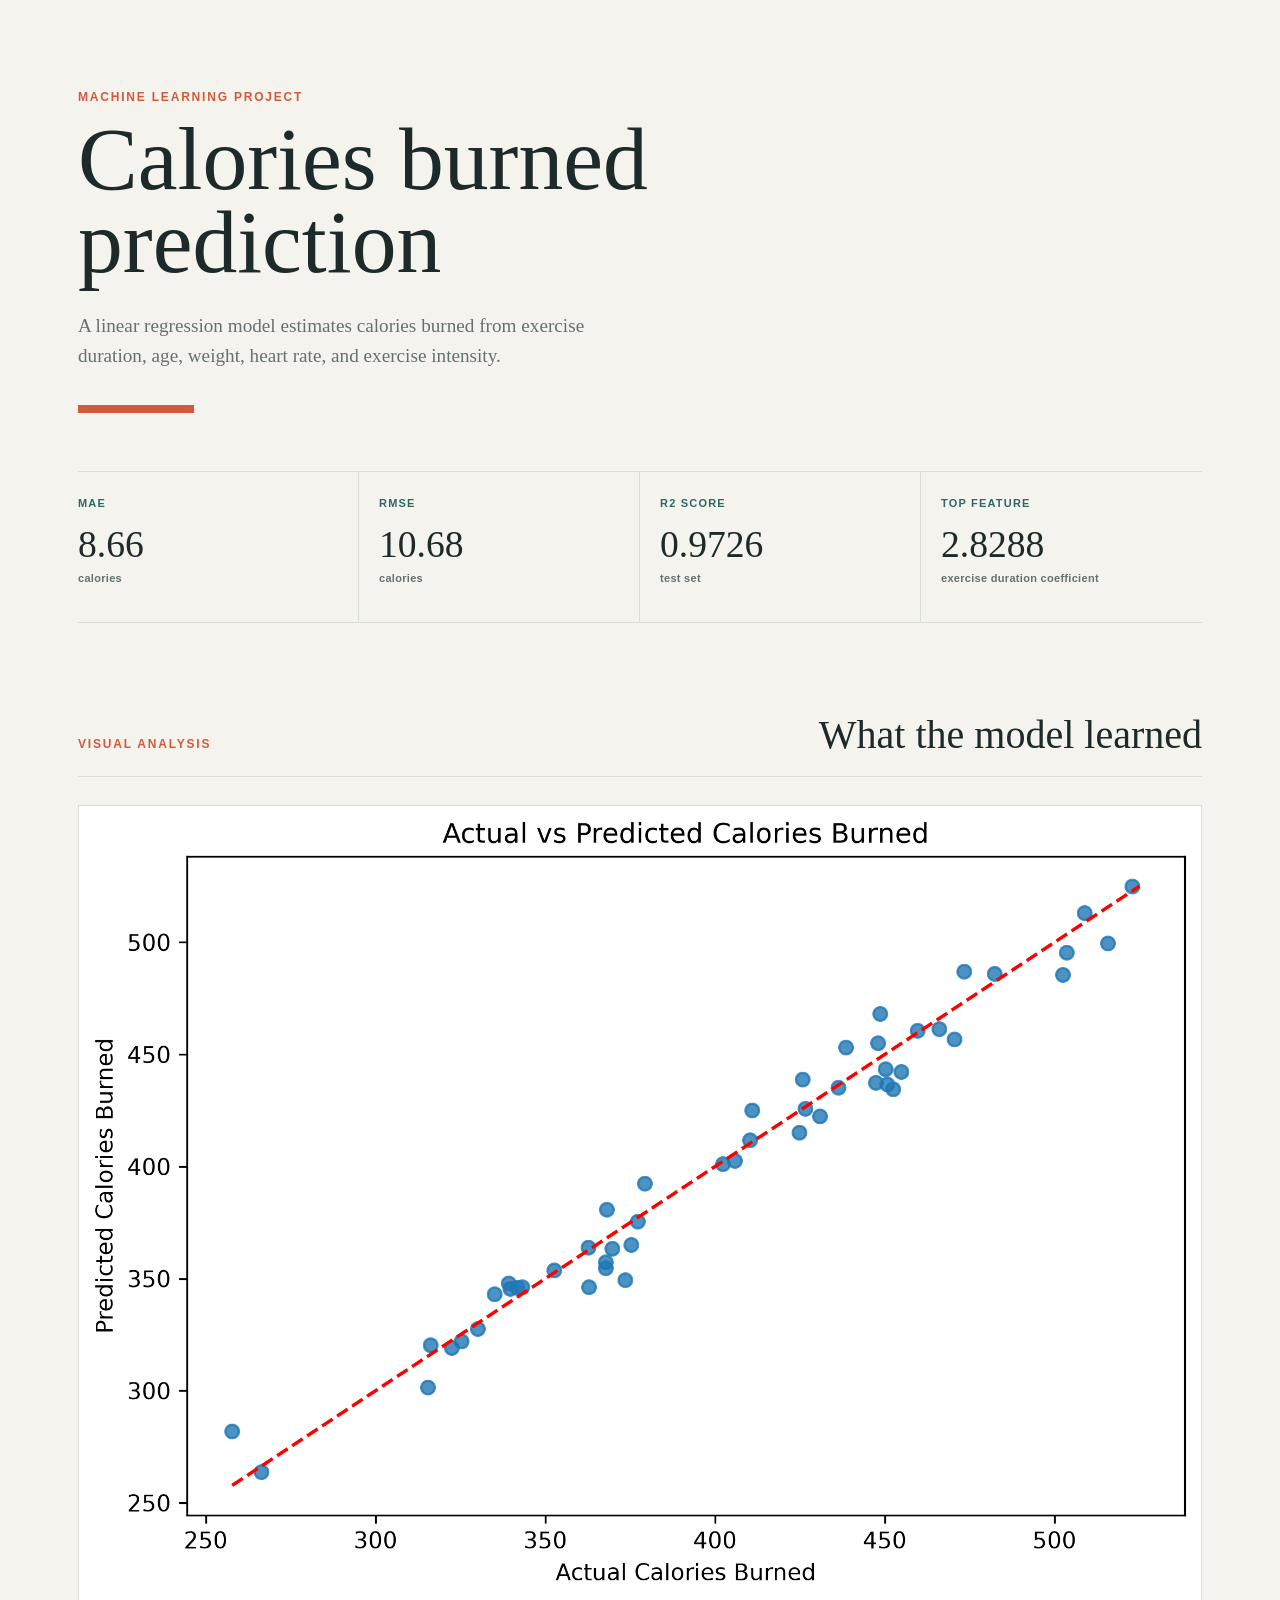
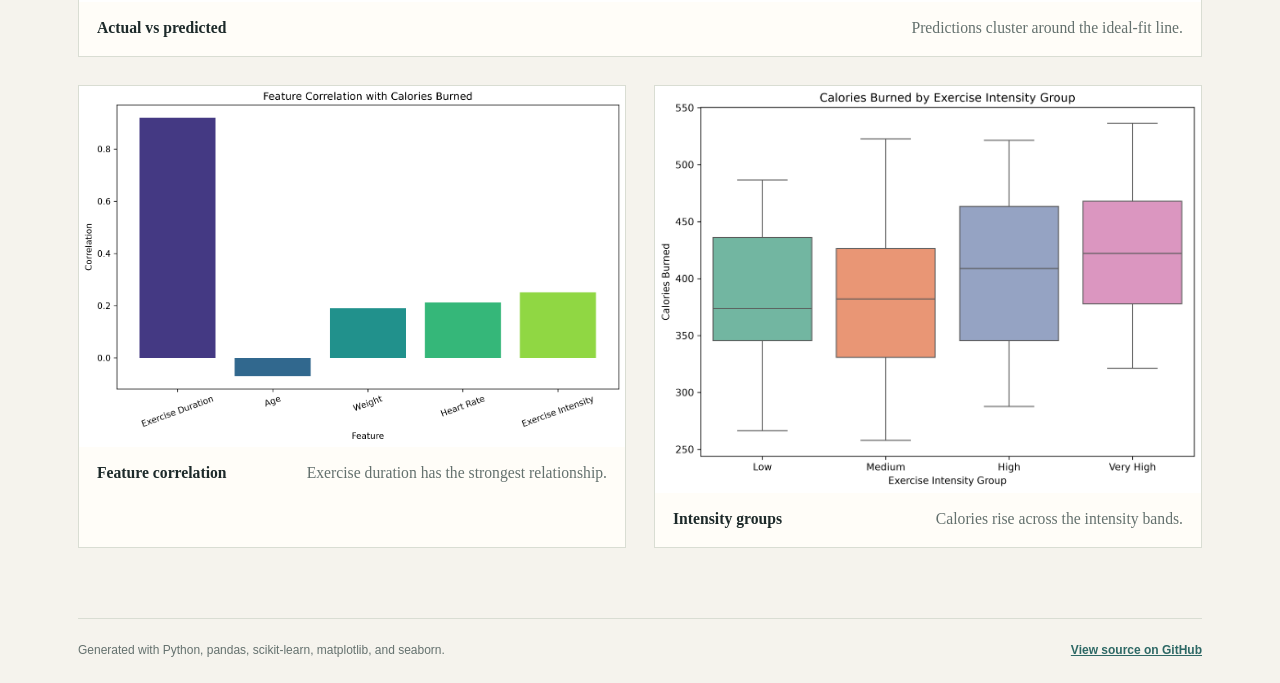
==== index.html @ 8ceabf60 "Add Pages root entrypoint" ====
<!doctype html>
<html lang="en">
<head>
  <meta charset="utf-8">
  <meta name="viewport" content="width=device-width, initial-scale=1">
  <meta http-equiv="refresh" content="0; url=docs/">
  <title>Calories Burned Prediction</title>
</head>
<body>
  <p>Open the <a href="docs/">calories burned prediction report</a>.</p>
</body>
</html>
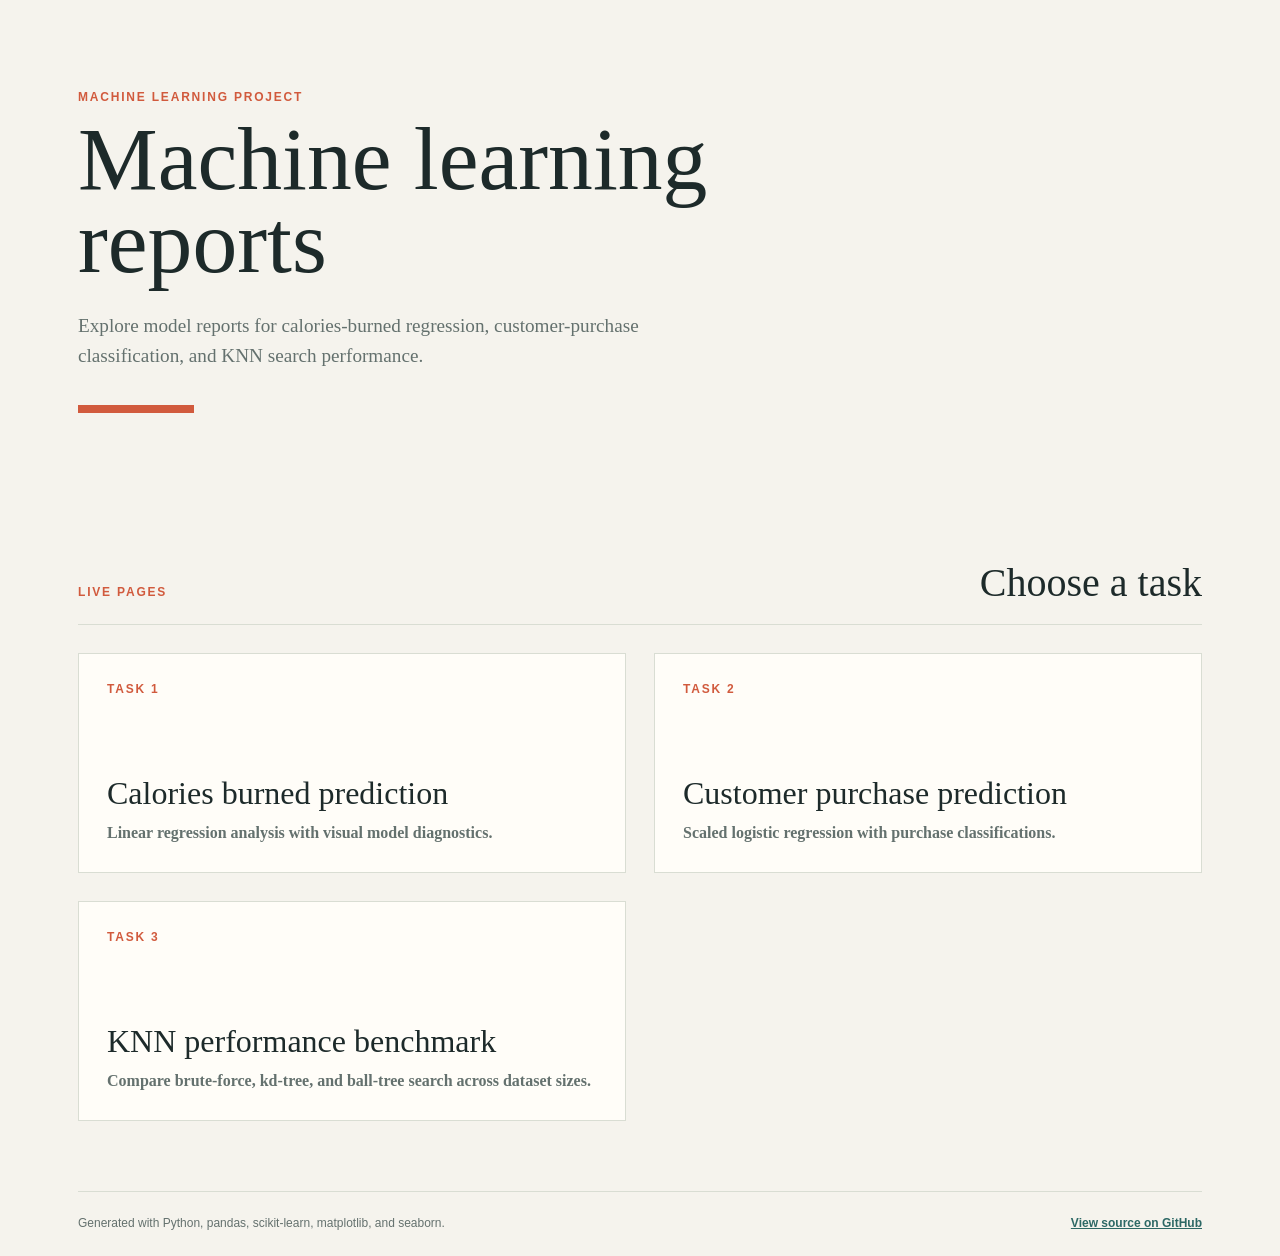
==== commit 4cd6608f: "Correct live Pages report links Co-authored-by: Copilot <223556219+Copilot@users.noreply.github.com>" ====
--- a/index.html
+++ b/index.html
@@ -4,9 +4,9 @@
   <meta charset="utf-8">
   <meta name="viewport" content="width=device-width, initial-scale=1">
   <meta http-equiv="refresh" content="0; url=docs/">
-  <title>Calories Burned Prediction</title>
+  <title>Machine Learning Project</title>
 </head>
 <body>
-  <p>Open the <a href="docs/">calories burned prediction report</a>.</p>
+  <p>Open the <a href="docs/">machine learning reports</a>.</p>
 </body>
 </html>
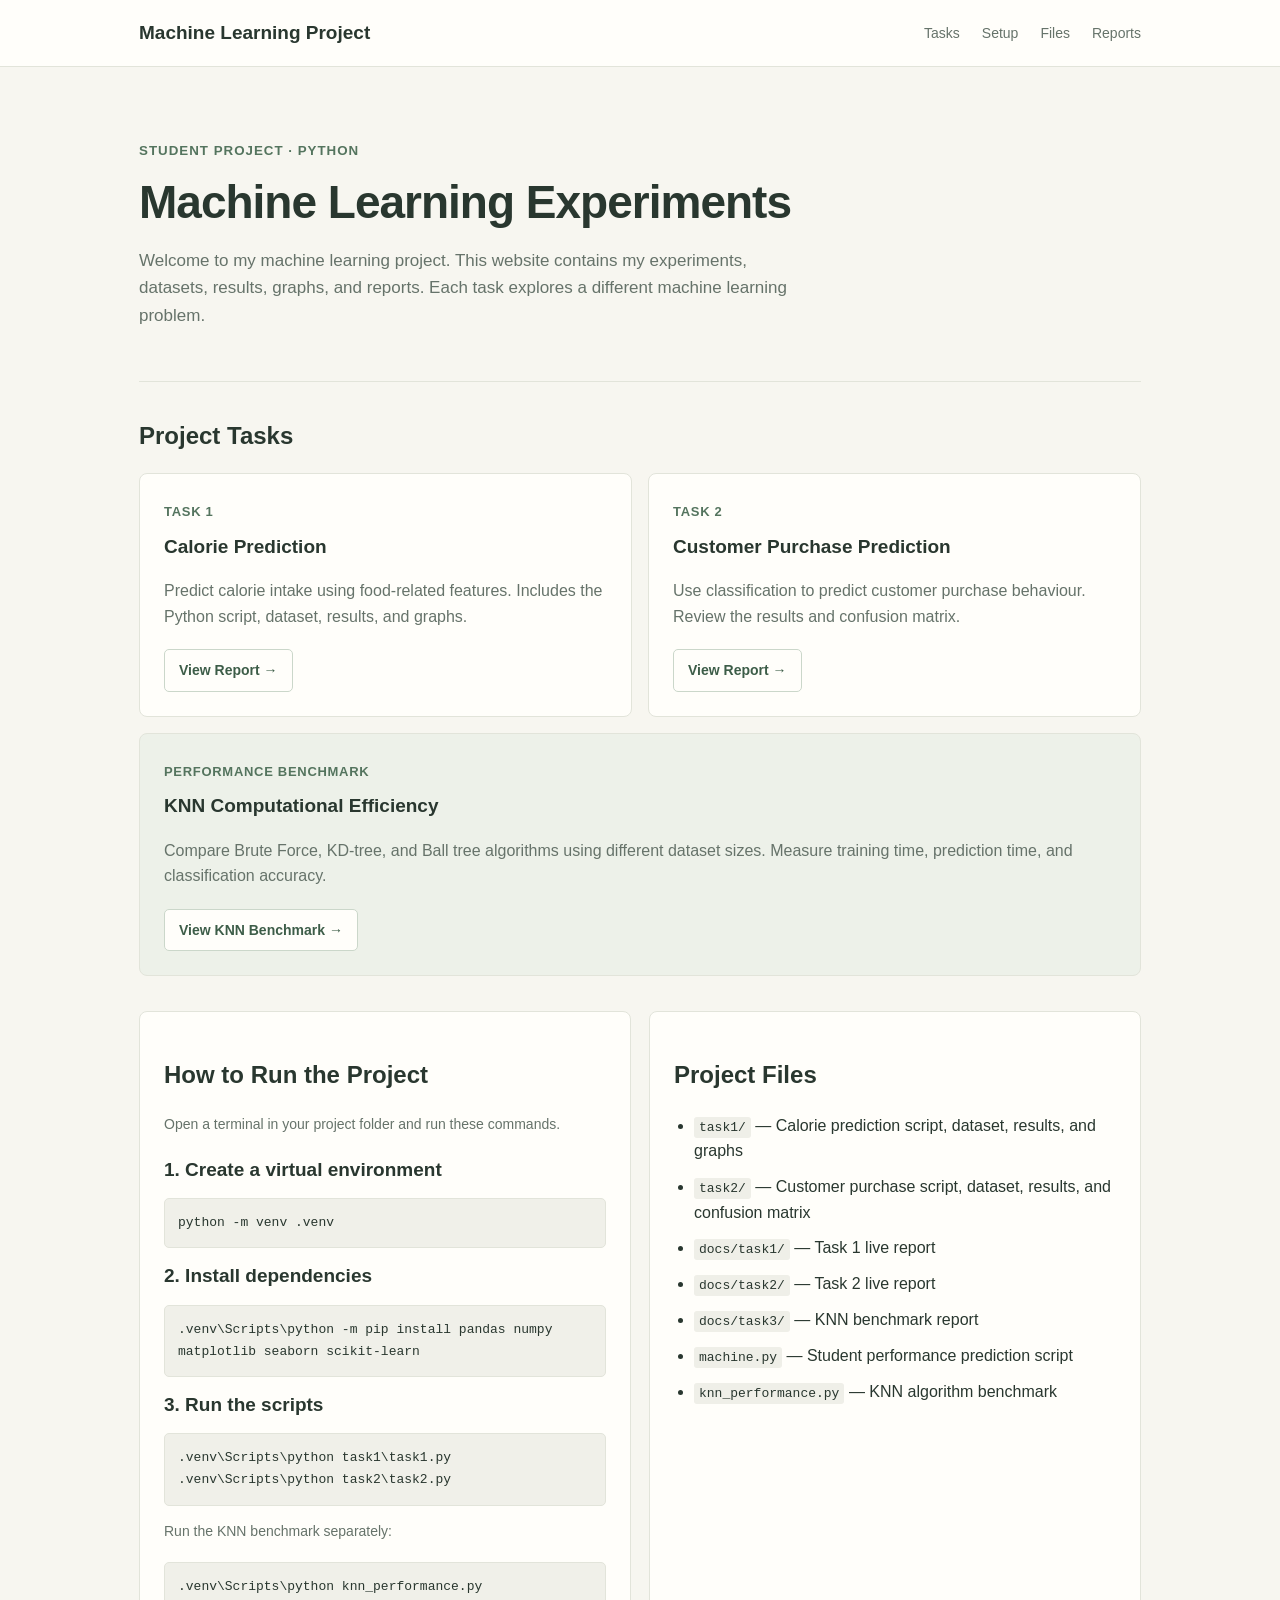
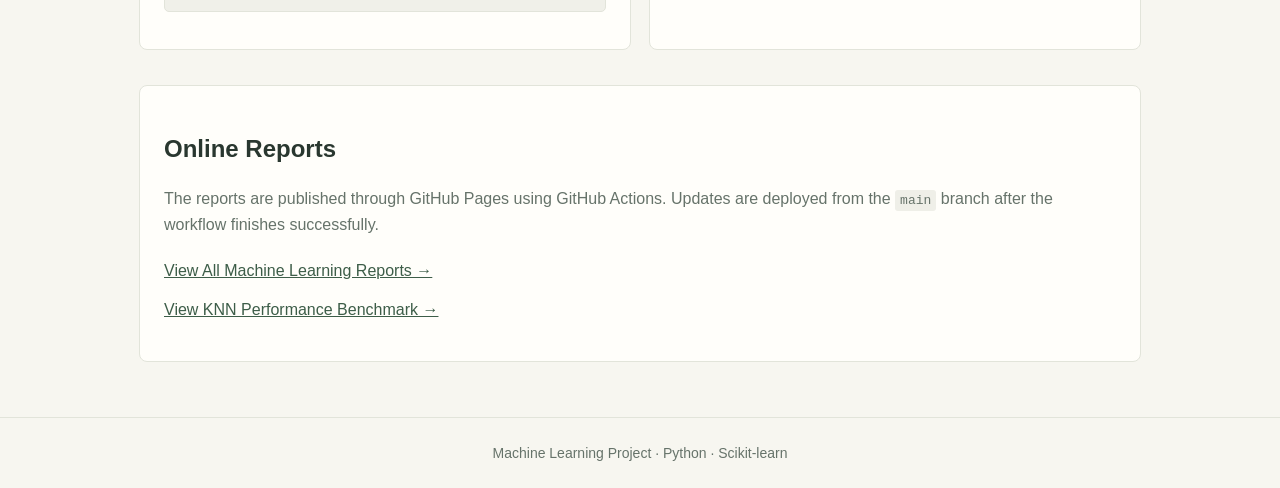
==== commit 1515eb39: "Update project home page Co-authored-by: Copilot <223556219+Copilot@users.noreply.github.com>" ====
--- a/index.html
+++ b/index.html
@@ -1,12 +1,407 @@
-<!doctype html>
+<!DOCTYPE html>
 <html lang="en">
 <head>
-  <meta charset="utf-8">
-  <meta name="viewport" content="width=device-width, initial-scale=1">
-  <meta http-equiv="refresh" content="0; url=docs/">
+  <meta charset="UTF-8">
+  <meta name="viewport" content="width=device-width, initial-scale=1.0">
   <title>Machine Learning Project</title>
+
+  <style>
+    :root {
+      --background: #f7f6f0;
+      --white: #fffefa;
+      --green: #54745e;
+      --dark-green: #3d5d48;
+      --text: #29372f;
+      --muted: #66736a;
+      --border: #e2e4da;
+      --soft-green: #edf1e9;
+    }
+
+    * {
+      box-sizing: border-box;
+    }
+
+    body {
+      margin: 0;
+      background: var(--background);
+      color: var(--text);
+      font-family: Arial, Helvetica, sans-serif;
+      line-height: 1.6;
+    }
+
+    a {
+      color: var(--dark-green);
+    }
+
+    header {
+      background: var(--white);
+      border-bottom: 1px solid var(--border);
+    }
+
+    nav {
+      max-width: 1050px;
+      margin: auto;
+      padding: 18px 24px;
+      display: flex;
+      justify-content: space-between;
+      align-items: center;
+      gap: 20px;
+    }
+
+    .logo {
+      font-size: 19px;
+      font-weight: bold;
+      text-decoration: none;
+      color: var(--text);
+    }
+
+    .nav-links {
+      display: flex;
+      gap: 22px;
+    }
+
+    .nav-links a {
+      text-decoration: none;
+      color: var(--muted);
+      font-size: 14px;
+    }
+
+    .nav-links a:hover {
+      color: var(--green);
+    }
+
+    main {
+      max-width: 1050px;
+      margin: auto;
+      padding: 35px 24px 55px;
+    }
+
+    .intro {
+      padding: 35px 0;
+      border-bottom: 1px solid var(--border);
+    }
+
+    .intro small {
+      color: var(--green);
+      font-weight: bold;
+      text-transform: uppercase;
+      letter-spacing: 1px;
+    }
+
+    h1 {
+      font-size: clamp(30px, 5vw, 46px);
+      line-height: 1.2;
+      margin: 12px 0;
+      letter-spacing: -1px;
+    }
+
+    .intro p {
+      max-width: 650px;
+      color: var(--muted);
+      font-size: 17px;
+    }
+
+    section {
+      margin-top: 35px;
+    }
+
+    h2 {
+      font-size: 24px;
+      margin-bottom: 18px;
+    }
+
+    h3 {
+      font-size: 19px;
+      margin: 8px 0;
+    }
+
+    .task-grid {
+      display: grid;
+      grid-template-columns: repeat(2, 1fr);
+      gap: 16px;
+    }
+
+    .card {
+      background: var(--white);
+      border: 1px solid var(--border);
+      border-radius: 8px;
+      padding: 24px;
+    }
+
+    .card p {
+      color: var(--muted);
+      margin-bottom: 20px;
+    }
+
+    .task-label {
+      color: var(--green);
+      font-size: 13px;
+      font-weight: bold;
+      text-transform: uppercase;
+      letter-spacing: 0.7px;
+    }
+
+    .knn-card {
+      grid-column: 1 / -1;
+      background: var(--soft-green);
+    }
+
+    .button {
+      display: inline-block;
+      padding: 9px 14px;
+      border: 1px solid #cbd7ca;
+      border-radius: 5px;
+      background: var(--white);
+      color: var(--dark-green);
+      text-decoration: none;
+      font-size: 14px;
+      font-weight: bold;
+    }
+
+    .button:hover {
+      background: #e5ecdf;
+    }
+
+    .two-columns {
+      display: grid;
+      grid-template-columns: 1fr 1fr;
+      gap: 18px;
+    }
+
+    .file-list {
+      padding-left: 20px;
+    }
+
+    .file-list li {
+      margin: 10px 0;
+      overflow-wrap: anywhere;
+    }
+
+    code {
+      background: #efefe8;
+      padding: 3px 5px;
+      border-radius: 3px;
+      font-family: Consolas, monospace;
+      font-size: 13px;
+      overflow-wrap: anywhere;
+    }
+
+    pre {
+      background: #f0f0e9;
+      border: 1px solid var(--border);
+      border-radius: 5px;
+      padding: 13px;
+      white-space: pre-wrap;
+      overflow-wrap: anywhere;
+      font-size: 13px;
+      line-height: 1.7;
+    }
+
+    .muted {
+      color: var(--muted);
+      font-size: 14px;
+    }
+
+    .report-link {
+      display: block;
+      margin: 14px 0;
+      overflow-wrap: anywhere;
+    }
+
+    footer {
+      text-align: center;
+      padding: 24px;
+      border-top: 1px solid var(--border);
+      color: var(--muted);
+      font-size: 14px;
+    }
+
+    @media (max-width: 700px) {
+      nav {
+        align-items: flex-start;
+        flex-direction: column;
+      }
+
+      .nav-links {
+        flex-wrap: wrap;
+        gap: 15px;
+      }
+
+      main {
+        padding: 25px 17px 40px;
+      }
+
+      .task-grid,
+      .two-columns {
+        grid-template-columns: 1fr;
+      }
+
+      .knn-card {
+        grid-column: auto;
+      }
+    }
+  </style>
 </head>
+
 <body>
-  <p>Open the <a href="docs/">machine learning reports</a>.</p>
+
+  <header>
+    <nav>
+      <a href="./" class="logo">Machine Learning Project</a>
+
+      <div class="nav-links">
+        <a href="#tasks">Tasks</a>
+        <a href="#setup">Setup</a>
+        <a href="#files">Files</a>
+        <a href="#reports">Reports</a>
+      </div>
+    </nav>
+  </header>
+
+  <main>
+
+    <div class="intro">
+      <small>Student Project · Python</small>
+
+      <h1>Machine Learning Experiments</h1>
+
+      <p>
+        Welcome to my machine learning project. This website contains
+        my experiments, datasets, results, graphs, and reports.
+        Each task explores a different machine learning problem.
+      </p>
+    </div>
+
+    <section id="tasks">
+      <h2>Project Tasks</h2>
+
+      <div class="task-grid">
+
+        <article class="card">
+          <span class="task-label">Task 1</span>
+          <h3>Calorie Prediction</h3>
+
+          <p>
+            Predict calorie intake using food-related features.
+            Includes the Python script, dataset, results, and graphs.
+          </p>
+
+          <a class="button" href="docs/task1/">
+            View Report →
+          </a>
+        </article>
+
+        <article class="card">
+          <span class="task-label">Task 2</span>
+          <h3>Customer Purchase Prediction</h3>
+
+          <p>
+            Use classification to predict customer purchase behaviour.
+            Review the results and confusion matrix.
+          </p>
+
+          <a class="button" href="docs/task2/">
+            View Report →
+          </a>
+        </article>
+
+        <article class="card knn-card">
+          <span class="task-label">Performance Benchmark</span>
+          <h3>KNN Computational Efficiency</h3>
+
+          <p>
+            Compare Brute Force, KD-tree, and Ball tree algorithms
+            using different dataset sizes. Measure training time,
+            prediction time, and classification accuracy.
+          </p>
+
+          <a class="button" href="docs/task3/">
+            View KNN Benchmark →
+          </a>
+        </article>
+
+      </div>
+    </section>
+
+    <div class="two-columns">
+
+      <section class="card" id="setup">
+        <h2>How to Run the Project</h2>
+
+        <p class="muted">
+          Open a terminal in your project folder and run these commands.
+        </p>
+
+        <h3>1. Create a virtual environment</h3>
+        <pre>python -m venv .venv</pre>
+
+        <h3>2. Install dependencies</h3>
+        <pre>.venv\Scripts\python -m pip install pandas numpy matplotlib seaborn scikit-learn</pre>
+
+        <h3>3. Run the scripts</h3>
+        <pre>.venv\Scripts\python task1\task1.py
+.venv\Scripts\python task2\task2.py</pre>
+
+        <p class="muted">
+          Run the KNN benchmark separately:
+        </p>
+
+        <pre>.venv\Scripts\python knn_performance.py</pre>
+      </section>
+
+      <section class="card" id="files">
+        <h2>Project Files</h2>
+
+        <ul class="file-list">
+          <li><code>task1/</code> — Calorie prediction script, dataset, results, and graphs</li>
+
+          <li><code>task2/</code> — Customer purchase script, dataset, results, and confusion matrix</li>
+
+          <li><code>docs/task1/</code> — Task 1 live report</li>
+
+          <li><code>docs/task2/</code> — Task 2 live report</li>
+
+          <li><code>docs/task3/</code> — KNN benchmark report</li>
+
+          <li><code>machine.py</code> — Student performance prediction script</li>
+
+          <li><code>knn_performance.py</code> — KNN algorithm benchmark</li>
+        </ul>
+      </section>
+
+    </div>
+
+    <section class="card" id="reports">
+      <h2>Online Reports</h2>
+
+      <p>
+        The reports are published through GitHub Pages using GitHub Actions.
+        Updates are deployed from the <code>main</code> branch after the
+        workflow finishes successfully.
+      </p>
+
+      <a
+        class="report-link"
+        href="https://sabhyatachhetri45-dev.github.io/machine-learning/docs/"
+        target="_blank"
+        rel="noopener noreferrer">
+        View All Machine Learning Reports →
+      </a>
+
+      <a
+        class="report-link"
+        href="https://sabhyatachhetri45-dev.github.io/machine-learning/docs/task3/"
+        target="_blank"
+        rel="noopener noreferrer">
+        View KNN Performance Benchmark →
+      </a>
+    </section>
+
+  </main>
+
+  <footer>
+    Machine Learning Project · Python · Scikit-learn
+  </footer>
+
 </body>
-</html>
+</html>
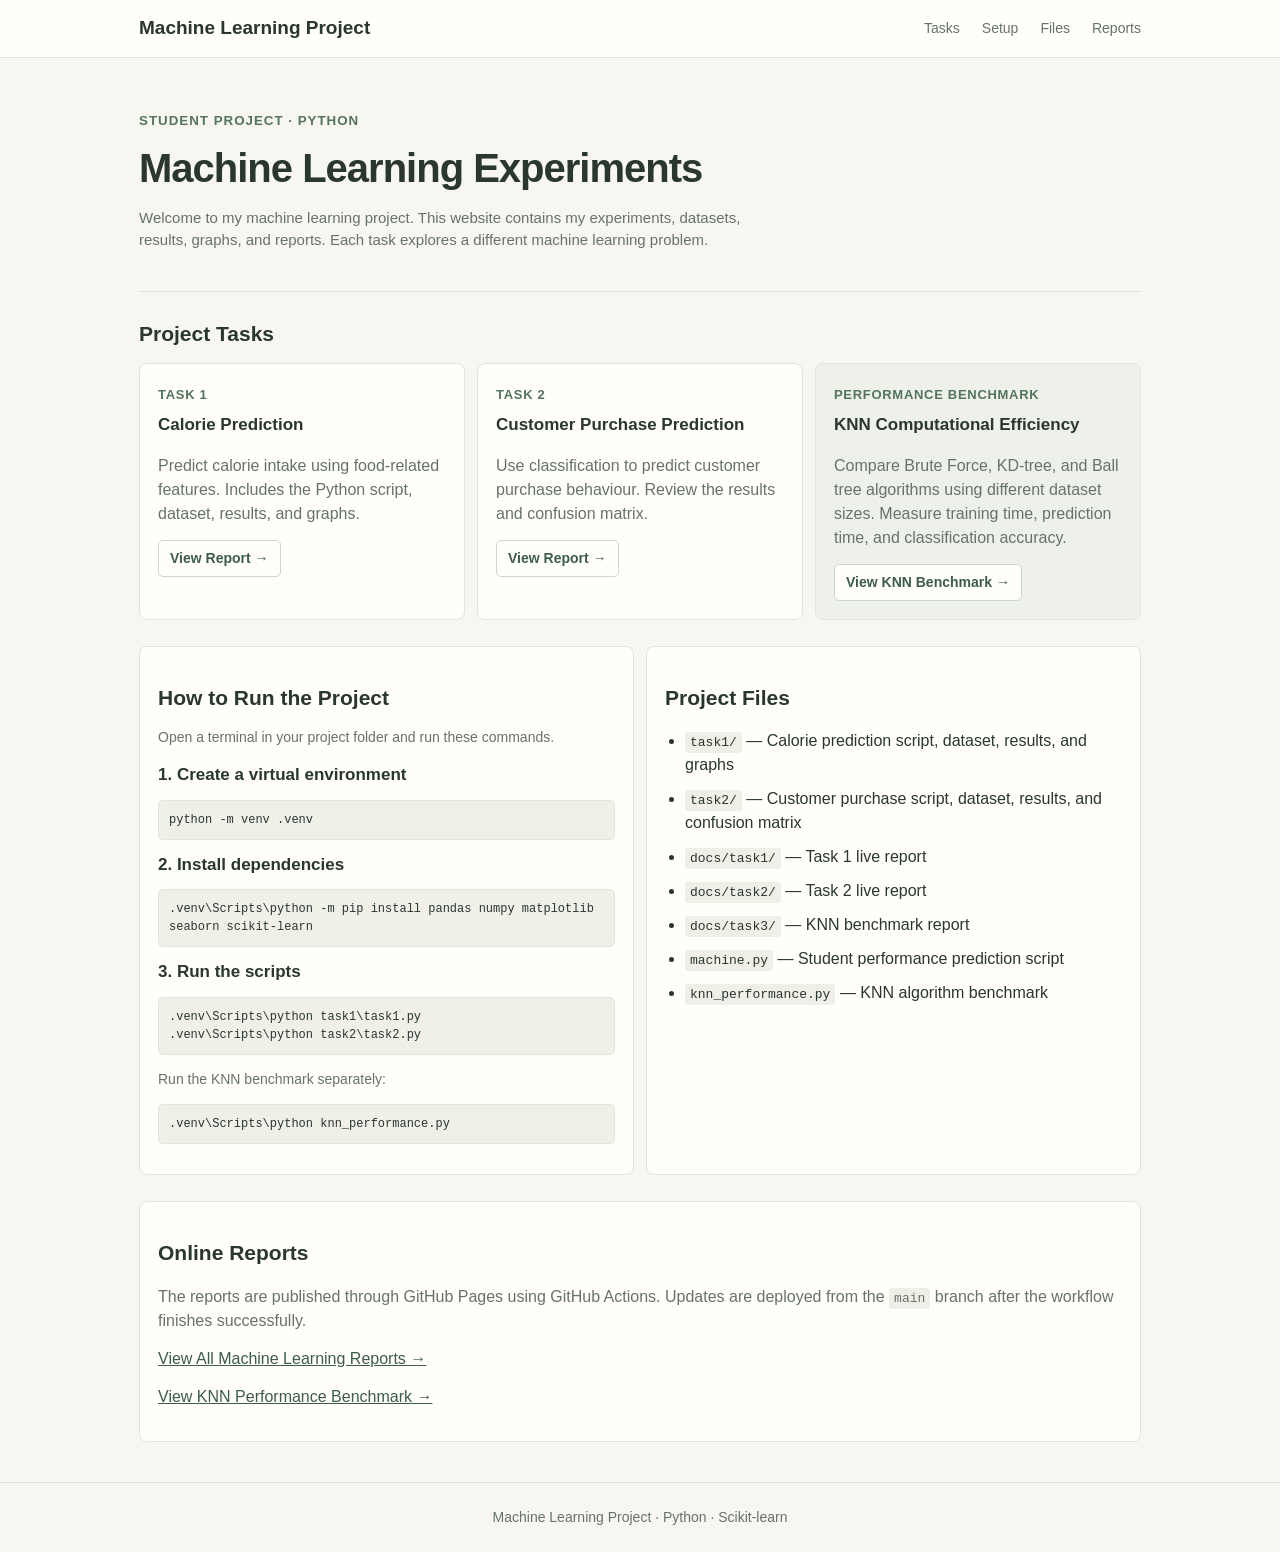
==== commit 0a0e8b86: "Compact project home page layout Co-authored-by: Copilot <223556219+Copilot@users.noreply.github.com" ====
--- a/index.html
+++ b/index.html
@@ -26,7 +26,7 @@
       background: var(--background);
       color: var(--text);
       font-family: Arial, Helvetica, sans-serif;
-      line-height: 1.6;
+      line-height: 1.5;
     }
 
     a {
@@ -41,7 +41,7 @@
     nav {
       max-width: 1050px;
       margin: auto;
-      padding: 18px 24px;
+      padding: 14px 24px;
       display: flex;
       justify-content: space-between;
       align-items: center;
@@ -73,11 +73,11 @@
     main {
       max-width: 1050px;
       margin: auto;
-      padding: 35px 24px 55px;
+      padding: 26px 24px 40px;
     }
 
     .intro {
-      padding: 35px 0;
+      padding: 24px 0;
       border-bottom: 1px solid var(--border);
     }
 
@@ -89,7 +89,7 @@
     }
 
     h1 {
-      font-size: clamp(30px, 5vw, 46px);
+      font-size: clamp(28px, 4vw, 40px);
       line-height: 1.2;
       margin: 12px 0;
       letter-spacing: -1px;
@@ -98,39 +98,39 @@
     .intro p {
       max-width: 650px;
       color: var(--muted);
+      font-size: 15px;
+    }
+
+    section {
+      margin-top: 26px;
+    }
+
+    h2 {
+      font-size: 21px;
+      margin-bottom: 14px;
+    }
+
+    h3 {
       font-size: 17px;
-    }
-
-    section {
-      margin-top: 35px;
-    }
-
-    h2 {
-      font-size: 24px;
-      margin-bottom: 18px;
-    }
-
-    h3 {
-      font-size: 19px;
-      margin: 8px 0;
+      margin: 6px 0;
     }
 
     .task-grid {
       display: grid;
-      grid-template-columns: repeat(2, 1fr);
-      gap: 16px;
+      grid-template-columns: repeat(3, minmax(0, 1fr));
+      gap: 12px;
     }
 
     .card {
       background: var(--white);
       border: 1px solid var(--border);
       border-radius: 8px;
-      padding: 24px;
+      padding: 18px;
     }
 
     .card p {
       color: var(--muted);
-      margin-bottom: 20px;
+      margin-bottom: 14px;
     }
 
     .task-label {
@@ -142,13 +142,13 @@
     }
 
     .knn-card {
-      grid-column: 1 / -1;
+      grid-column: auto;
       background: var(--soft-green);
     }
 
     .button {
       display: inline-block;
-      padding: 9px 14px;
+      padding: 7px 11px;
       border: 1px solid #cbd7ca;
       border-radius: 5px;
       background: var(--white);
@@ -165,7 +165,7 @@
     .two-columns {
       display: grid;
       grid-template-columns: 1fr 1fr;
-      gap: 18px;
+      gap: 12px;
     }
 
     .file-list {
@@ -190,11 +190,11 @@
       background: #f0f0e9;
       border: 1px solid var(--border);
       border-radius: 5px;
-      padding: 13px;
+      padding: 10px;
       white-space: pre-wrap;
       overflow-wrap: anywhere;
-      font-size: 13px;
-      line-height: 1.7;
+      font-size: 12px;
+      line-height: 1.5;
     }
 
     .muted {
@@ -231,13 +231,18 @@
         padding: 25px 17px 40px;
       }
 
-      .task-grid,
       .two-columns {
         grid-template-columns: 1fr;
       }
 
-      .knn-card {
-        grid-column: auto;
+      .task-grid {
+        grid-template-columns: repeat(2, minmax(0, 1fr));
+      }
+    }
+
+    @media (max-width: 520px) {
+      .task-grid {
+        grid-template-columns: 1fr;
       }
     }
   </style>
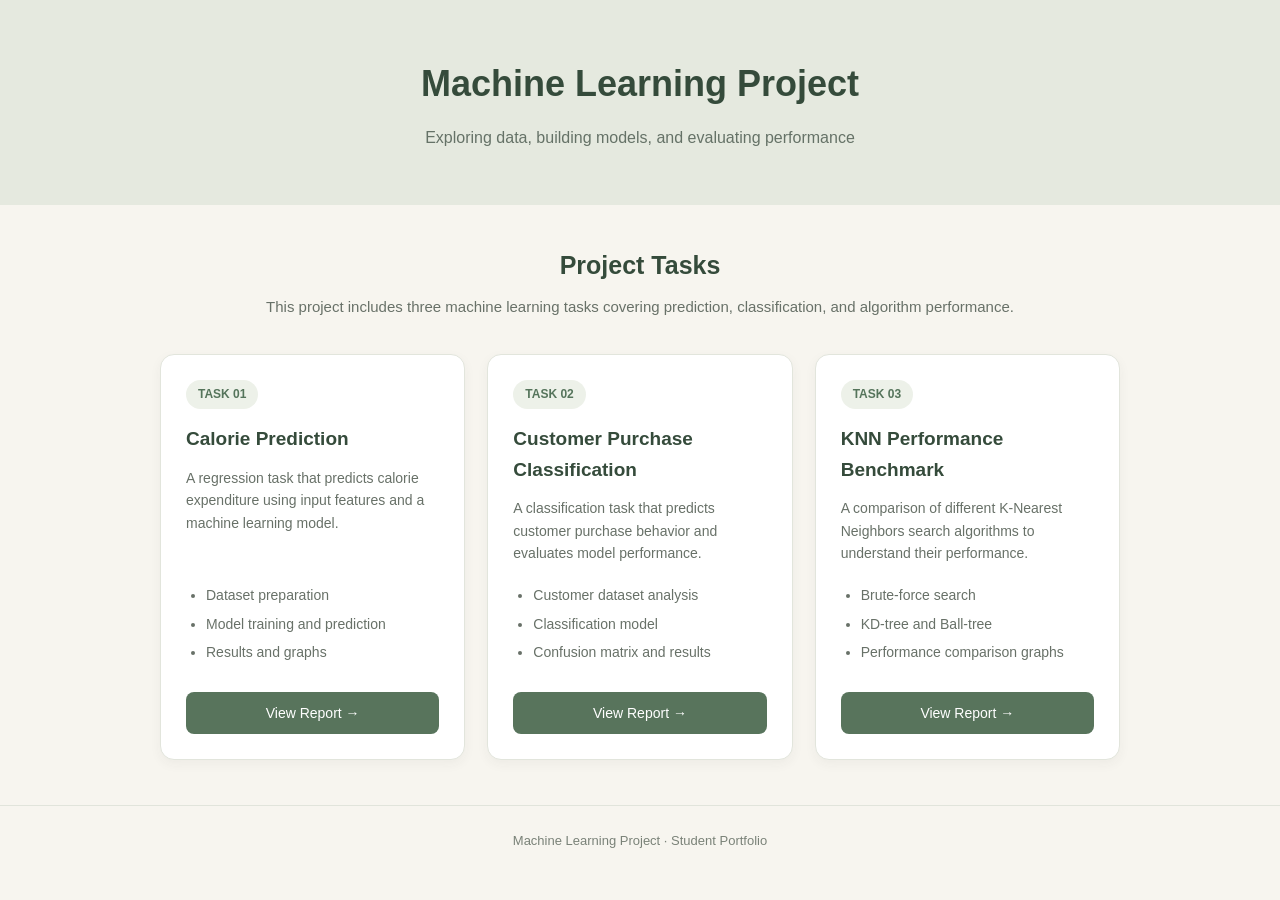
==== commit 28a162f1: "Update project landing page Co-authored-by: Copilot <223556219+Copilot@users.noreply.github.com>" ====
--- a/index.html
+++ b/index.html
@@ -1,412 +1,254 @@
 <!DOCTYPE html>
 <html lang="en">
 <head>
-  <meta charset="UTF-8">
-  <meta name="viewport" content="width=device-width, initial-scale=1.0">
-  <title>Machine Learning Project</title>
-
-  <style>
-    :root {
-      --background: #f7f6f0;
-      --white: #fffefa;
-      --green: #54745e;
-      --dark-green: #3d5d48;
-      --text: #29372f;
-      --muted: #66736a;
-      --border: #e2e4da;
-      --soft-green: #edf1e9;
-    }
-
-    * {
-      box-sizing: border-box;
-    }
-
-    body {
-      margin: 0;
-      background: var(--background);
-      color: var(--text);
-      font-family: Arial, Helvetica, sans-serif;
-      line-height: 1.5;
-    }
-
-    a {
-      color: var(--dark-green);
-    }
-
-    header {
-      background: var(--white);
-      border-bottom: 1px solid var(--border);
-    }
-
-    nav {
-      max-width: 1050px;
-      margin: auto;
-      padding: 14px 24px;
-      display: flex;
-      justify-content: space-between;
-      align-items: center;
-      gap: 20px;
-    }
-
-    .logo {
-      font-size: 19px;
-      font-weight: bold;
-      text-decoration: none;
-      color: var(--text);
-    }
-
-    .nav-links {
-      display: flex;
-      gap: 22px;
-    }
-
-    .nav-links a {
-      text-decoration: none;
-      color: var(--muted);
-      font-size: 14px;
-    }
-
-    .nav-links a:hover {
-      color: var(--green);
-    }
-
-    main {
-      max-width: 1050px;
-      margin: auto;
-      padding: 26px 24px 40px;
-    }
-
-    .intro {
-      padding: 24px 0;
-      border-bottom: 1px solid var(--border);
-    }
-
-    .intro small {
-      color: var(--green);
-      font-weight: bold;
-      text-transform: uppercase;
-      letter-spacing: 1px;
-    }
-
-    h1 {
-      font-size: clamp(28px, 4vw, 40px);
-      line-height: 1.2;
-      margin: 12px 0;
-      letter-spacing: -1px;
-    }
-
-    .intro p {
-      max-width: 650px;
-      color: var(--muted);
-      font-size: 15px;
-    }
-
-    section {
-      margin-top: 26px;
-    }
-
-    h2 {
-      font-size: 21px;
-      margin-bottom: 14px;
-    }
-
-    h3 {
-      font-size: 17px;
-      margin: 6px 0;
-    }
-
-    .task-grid {
-      display: grid;
-      grid-template-columns: repeat(3, minmax(0, 1fr));
-      gap: 12px;
-    }
-
-    .card {
-      background: var(--white);
-      border: 1px solid var(--border);
-      border-radius: 8px;
-      padding: 18px;
-    }
-
-    .card p {
-      color: var(--muted);
-      margin-bottom: 14px;
-    }
-
-    .task-label {
-      color: var(--green);
-      font-size: 13px;
-      font-weight: bold;
-      text-transform: uppercase;
-      letter-spacing: 0.7px;
-    }
-
-    .knn-card {
-      grid-column: auto;
-      background: var(--soft-green);
-    }
-
-    .button {
-      display: inline-block;
-      padding: 7px 11px;
-      border: 1px solid #cbd7ca;
-      border-radius: 5px;
-      background: var(--white);
-      color: var(--dark-green);
-      text-decoration: none;
-      font-size: 14px;
-      font-weight: bold;
-    }
-
-    .button:hover {
-      background: #e5ecdf;
-    }
-
-    .two-columns {
-      display: grid;
-      grid-template-columns: 1fr 1fr;
-      gap: 12px;
-    }
-
-    .file-list {
-      padding-left: 20px;
-    }
-
-    .file-list li {
-      margin: 10px 0;
-      overflow-wrap: anywhere;
-    }
-
-    code {
-      background: #efefe8;
-      padding: 3px 5px;
-      border-radius: 3px;
-      font-family: Consolas, monospace;
-      font-size: 13px;
-      overflow-wrap: anywhere;
-    }
-
-    pre {
-      background: #f0f0e9;
-      border: 1px solid var(--border);
-      border-radius: 5px;
-      padding: 10px;
-      white-space: pre-wrap;
-      overflow-wrap: anywhere;
-      font-size: 12px;
-      line-height: 1.5;
-    }
-
-    .muted {
-      color: var(--muted);
-      font-size: 14px;
-    }
-
-    .report-link {
-      display: block;
-      margin: 14px 0;
-      overflow-wrap: anywhere;
-    }
-
-    footer {
-      text-align: center;
-      padding: 24px;
-      border-top: 1px solid var(--border);
-      color: var(--muted);
-      font-size: 14px;
-    }
-
-    @media (max-width: 700px) {
-      nav {
-        align-items: flex-start;
-        flex-direction: column;
-      }
-
-      .nav-links {
-        flex-wrap: wrap;
-        gap: 15px;
-      }
-
-      main {
-        padding: 25px 17px 40px;
-      }
-
-      .two-columns {
-        grid-template-columns: 1fr;
-      }
-
-      .task-grid {
-        grid-template-columns: repeat(2, minmax(0, 1fr));
-      }
-    }
-
-    @media (max-width: 520px) {
-      .task-grid {
-        grid-template-columns: 1fr;
-      }
-    }
-  </style>
+    <meta charset="UTF-8">
+    <meta name="viewport" content="width=device-width, initial-scale=1.0">
+    <title>Machine Learning Project</title>
+
+    <style>
+        * {
+            margin: 0;
+            padding: 0;
+            box-sizing: border-box;
+        }
+
+        body {
+            font-family: Arial, Helvetica, sans-serif;
+            background-color: #f7f5ef;
+            color: #343d35;
+            line-height: 1.6;
+        }
+
+        header {
+            background-color: #e5e9df;
+            padding: 55px 20px;
+            text-align: center;
+        }
+
+        header h1 {
+            font-size: 36px;
+            font-weight: 600;
+            margin-bottom: 12px;
+            color: #354b3b;
+        }
+
+        header p {
+            font-size: 16px;
+            color: #657267;
+        }
+
+        .container {
+            max-width: 1000px;
+            margin: 40px auto;
+            padding: 0 20px;
+        }
+
+        .intro {
+            text-align: center;
+            margin-bottom: 35px;
+        }
+
+        .intro h2 {
+            font-size: 25px;
+            color: #354b3b;
+            margin-bottom: 10px;
+        }
+
+        .intro p {
+            color: #687168;
+            font-size: 15px;
+        }
+
+        .task-grid {
+            display: grid;
+            grid-template-columns: repeat(auto-fit, minmax(260px, 1fr));
+            gap: 22px;
+        }
+
+        .task-card {
+            background-color: #ffffff;
+            border: 1px solid #e2e5dc;
+            border-radius: 14px;
+            padding: 25px;
+            display: flex;
+            flex-direction: column;
+            box-shadow: 0 4px 12px rgba(50, 65, 50, 0.05);
+        }
+
+        .task-number {
+            display: inline-block;
+            color: #55745b;
+            background-color: #edf1e9;
+            padding: 5px 12px;
+            border-radius: 20px;
+            font-size: 12px;
+            font-weight: bold;
+            margin-bottom: 15px;
+            align-self: flex-start;
+        }
+
+        .task-card h3 {
+            color: #354b3b;
+            font-size: 19px;
+            margin-bottom: 12px;
+        }
+
+        .task-card p {
+            color: #687168;
+            font-size: 14px;
+            margin-bottom: 20px;
+            flex-grow: 1;
+        }
+
+        .task-card ul {
+            padding-left: 20px;
+            margin-bottom: 22px;
+            color: #687168;
+            font-size: 14px;
+        }
+
+        .task-card li {
+            margin-bottom: 6px;
+        }
+
+        .report-button {
+            display: inline-block;
+            text-align: center;
+            text-decoration: none;
+            background-color: #58745c;
+            color: white;
+            padding: 10px 16px;
+            border-radius: 8px;
+            font-size: 14px;
+            transition: background-color 0.2s;
+        }
+
+        .report-button:hover {
+            background-color: #405a44;
+        }
+
+        footer {
+            text-align: center;
+            padding: 25px 15px;
+            margin-top: 45px;
+            border-top: 1px solid #e1e4db;
+            color: #7a8278;
+            font-size: 13px;
+        }
+
+        /* Keep graph images small inside report pages */
+        .report-graph {
+            display: block;
+            width: 70%;
+            max-width: 550px;
+            height: auto;
+            margin: 18px auto;
+        }
+
+        @media (max-width: 600px) {
+            header {
+                padding: 40px 18px;
+            }
+
+            header h1 {
+                font-size: 28px;
+            }
+
+            .container {
+                margin: 28px auto;
+            }
+
+            .task-card {
+                padding: 21px;
+            }
+
+            .report-graph {
+                width: 95%;
+            }
+        }
+    </style>
 </head>
 
 <body>
 
-  <header>
-    <nav>
-      <a href="./" class="logo">Machine Learning Project</a>
-
-      <div class="nav-links">
-        <a href="#tasks">Tasks</a>
-        <a href="#setup">Setup</a>
-        <a href="#files">Files</a>
-        <a href="#reports">Reports</a>
-      </div>
-    </nav>
-  </header>
-
-  <main>
-
-    <div class="intro">
-      <small>Student Project · Python</small>
-
-      <h1>Machine Learning Experiments</h1>
-
-      <p>
-        Welcome to my machine learning project. This website contains
-        my experiments, datasets, results, graphs, and reports.
-        Each task explores a different machine learning problem.
-      </p>
-    </div>
-
-    <section id="tasks">
-      <h2>Project Tasks</h2>
-
-      <div class="task-grid">
-
-        <article class="card">
-          <span class="task-label">Task 1</span>
-          <h3>Calorie Prediction</h3>
-
-          <p>
-            Predict calorie intake using food-related features.
-            Includes the Python script, dataset, results, and graphs.
-          </p>
-
-          <a class="button" href="docs/task1/">
-            View Report →
-          </a>
-        </article>
-
-        <article class="card">
-          <span class="task-label">Task 2</span>
-          <h3>Customer Purchase Prediction</h3>
-
-          <p>
-            Use classification to predict customer purchase behaviour.
-            Review the results and confusion matrix.
-          </p>
-
-          <a class="button" href="docs/task2/">
-            View Report →
-          </a>
-        </article>
-
-        <article class="card knn-card">
-          <span class="task-label">Performance Benchmark</span>
-          <h3>KNN Computational Efficiency</h3>
-
-          <p>
-            Compare Brute Force, KD-tree, and Ball tree algorithms
-            using different dataset sizes. Measure training time,
-            prediction time, and classification accuracy.
-          </p>
-
-          <a class="button" href="docs/task3/">
-            View KNN Benchmark →
-          </a>
-        </article>
-
-      </div>
-    </section>
-
-    <div class="two-columns">
-
-      <section class="card" id="setup">
-        <h2>How to Run the Project</h2>
-
-        <p class="muted">
-          Open a terminal in your project folder and run these commands.
-        </p>
-
-        <h3>1. Create a virtual environment</h3>
-        <pre>python -m venv .venv</pre>
-
-        <h3>2. Install dependencies</h3>
-        <pre>.venv\Scripts\python -m pip install pandas numpy matplotlib seaborn scikit-learn</pre>
-
-        <h3>3. Run the scripts</h3>
-        <pre>.venv\Scripts\python task1\task1.py
-.venv\Scripts\python task2\task2.py</pre>
-
-        <p class="muted">
-          Run the KNN benchmark separately:
-        </p>
-
-        <pre>.venv\Scripts\python knn_performance.py</pre>
-      </section>
-
-      <section class="card" id="files">
-        <h2>Project Files</h2>
-
-        <ul class="file-list">
-          <li><code>task1/</code> — Calorie prediction script, dataset, results, and graphs</li>
-
-          <li><code>task2/</code> — Customer purchase script, dataset, results, and confusion matrix</li>
-
-          <li><code>docs/task1/</code> — Task 1 live report</li>
-
-          <li><code>docs/task2/</code> — Task 2 live report</li>
-
-          <li><code>docs/task3/</code> — KNN benchmark report</li>
-
-          <li><code>machine.py</code> — Student performance prediction script</li>
-
-          <li><code>knn_performance.py</code> — KNN algorithm benchmark</li>
-        </ul>
-      </section>
-
-    </div>
-
-    <section class="card" id="reports">
-      <h2>Online Reports</h2>
-
-      <p>
-        The reports are published through GitHub Pages using GitHub Actions.
-        Updates are deployed from the <code>main</code> branch after the
-        workflow finishes successfully.
-      </p>
-
-      <a
-        class="report-link"
-        href="https://sabhyatachhetri45-dev.github.io/machine-learning/docs/"
-        target="_blank"
-        rel="noopener noreferrer">
-        View All Machine Learning Reports →
-      </a>
-
-      <a
-        class="report-link"
-        href="https://sabhyatachhetri45-dev.github.io/machine-learning/docs/task3/"
-        target="_blank"
-        rel="noopener noreferrer">
-        View KNN Performance Benchmark →
-      </a>
-    </section>
-
-  </main>
-
-  <footer>
-    Machine Learning Project · Python · Scikit-learn
-  </footer>
+    <header>
+        <h1>Machine Learning Project</h1>
+        <p>Exploring data, building models, and evaluating performance</p>
+    </header>
+
+    <main class="container">
+
+        <section class="intro">
+            <h2>Project Tasks</h2>
+            <p>
+                This project includes three machine learning tasks covering
+                prediction, classification, and algorithm performance.
+            </p>
+        </section>
+
+        <section class="task-grid">
+
+            <!-- Task 1 -->
+            <article class="task-card">
+                <span class="task-number">TASK 01</span>
+                <h3>Calorie Prediction</h3>
+                <p>
+                    A regression task that predicts calorie expenditure using
+                    input features and a machine learning model.
+                </p>
+                <ul>
+                    <li>Dataset preparation</li>
+                    <li>Model training and prediction</li>
+                    <li>Results and graphs</li>
+                </ul>
+                <a class="report-button" href="docs/task1/">
+                    View Report →
+                </a>
+            </article>
+
+            <!-- Task 2 -->
+            <article class="task-card">
+                <span class="task-number">TASK 02</span>
+                <h3>Customer Purchase Classification</h3>
+                <p>
+                    A classification task that predicts customer purchase
+                    behavior and evaluates model performance.
+                </p>
+                <ul>
+                    <li>Customer dataset analysis</li>
+                    <li>Classification model</li>
+                    <li>Confusion matrix and results</li>
+                </ul>
+                <a class="report-button" href="docs/task2/">
+                    View Report →
+                </a>
+            </article>
+
+            <!-- Task 3 -->
+            <article class="task-card">
+                <span class="task-number">TASK 03</span>
+                <h3>KNN Performance Benchmark</h3>
+                <p>
+                    A comparison of different K-Nearest Neighbors search
+                    algorithms to understand their performance.
+                </p>
+                <ul>
+                    <li>Brute-force search</li>
+                    <li>KD-tree and Ball-tree</li>
+                    <li>Performance comparison graphs</li>
+                </ul>
+                <a class="report-button" href="docs/task3/">
+                    View Report →
+                </a>
+            </article>
+
+        </section>
+
+    </main>
+
+    <footer>
+        Machine Learning Project · Student Portfolio
+    </footer>
 
 </body>
-</html>+</html>
